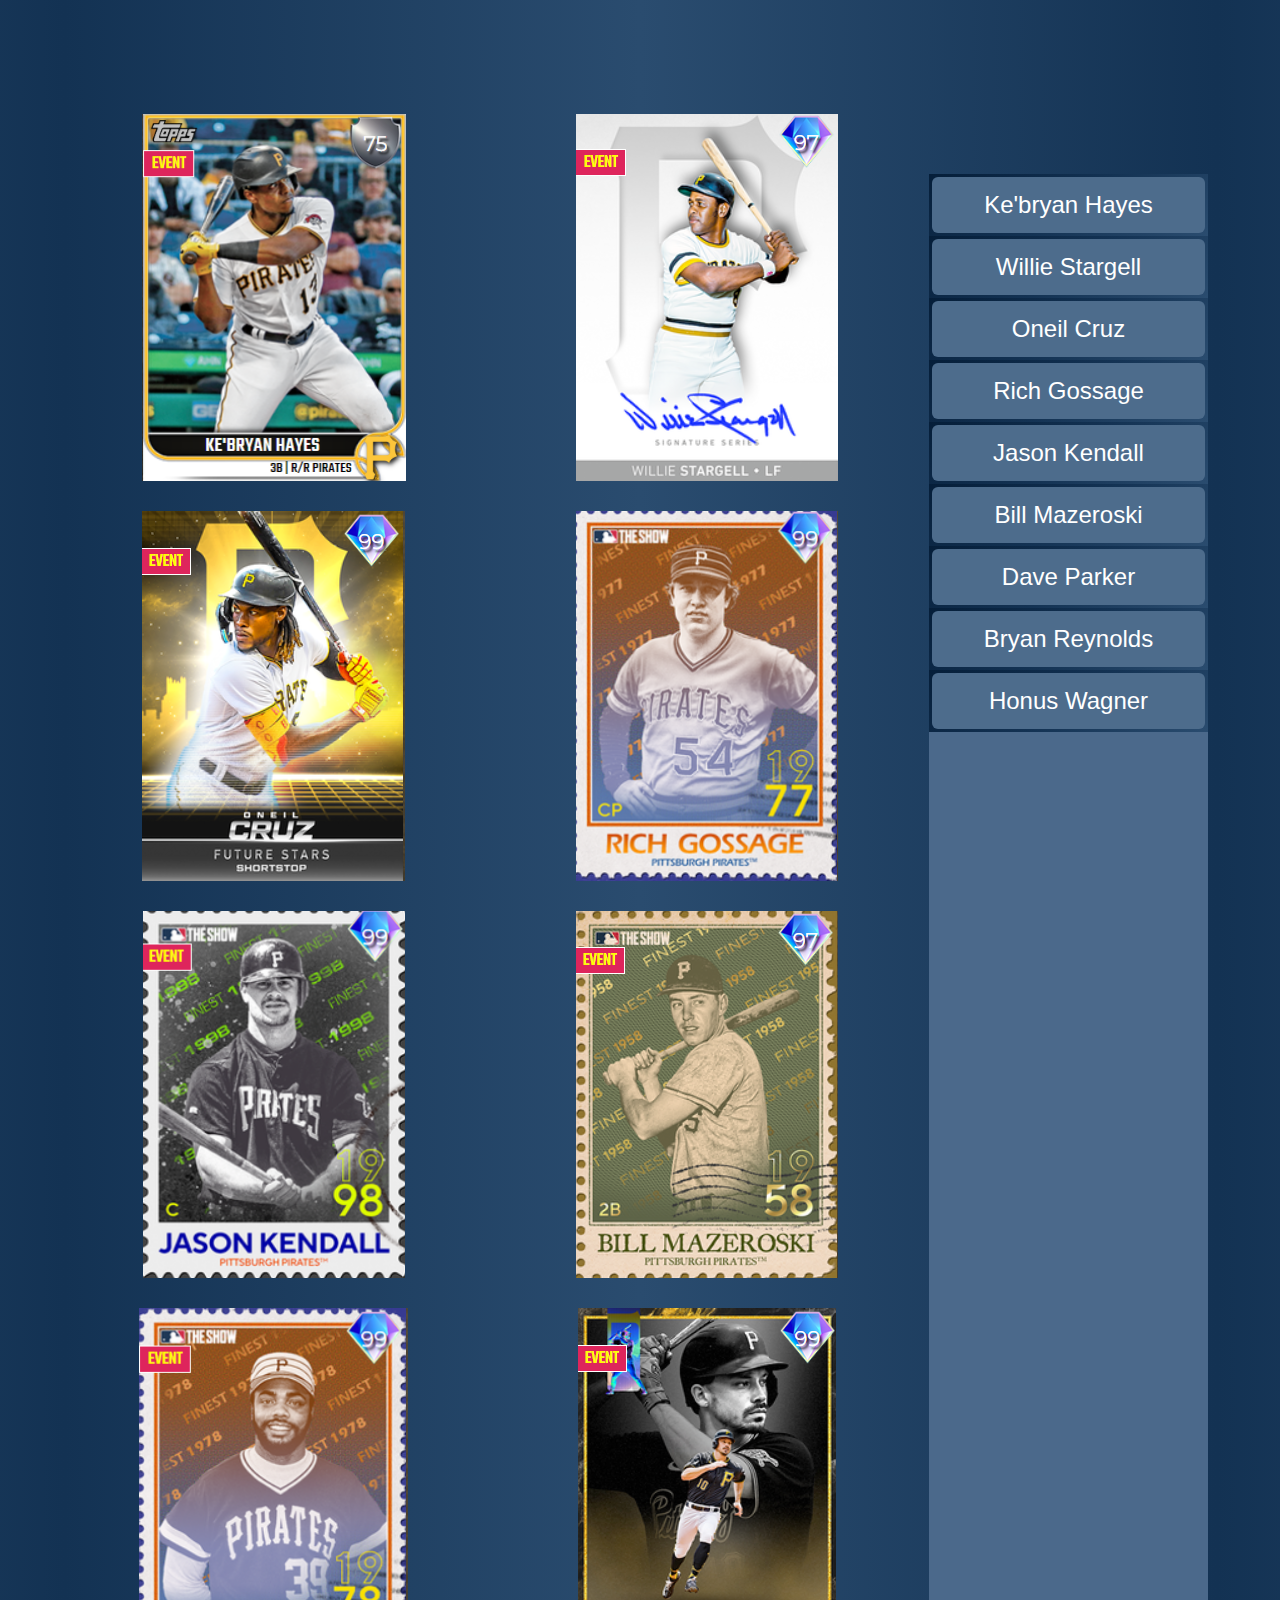
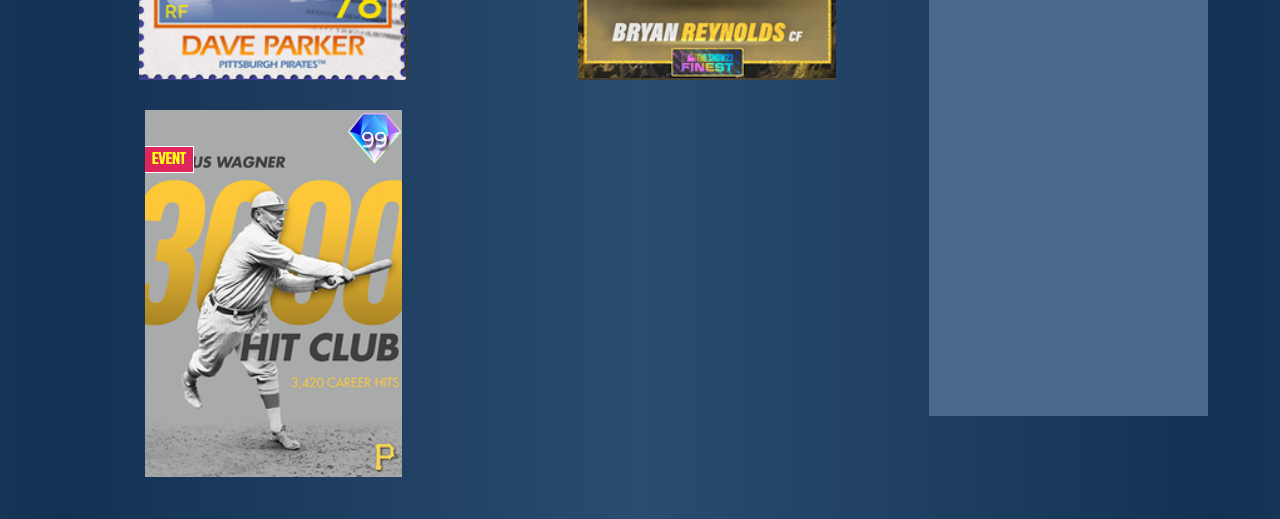
==== index.html @ b8a08d98 "added bkgnd gradient, changed lineup car styling" ====
<html>
<head>
	<meta charset="utf-8">
	<meta name="viewport" content="width=device-width, initial-scale=1">
	<link rel="stylesheet" type="text/css" href="style.css">
	<link rel="preconnect" href="https://fonts.googleapis.com">
	<link rel="preconnect" href="https://fonts.gstatic.com" crossorigin>
	<link href="https://fonts.googleapis.com/css2?family=Source+Sans+Pro&family=Work+Sans:wght@300&display=swap" rel="stylesheet">
	<title>MLB Lineup Clone</title>
</head>
<body>
	<div class="container">
		<div class="field">
			<div class="player-cards">
				<img src="images/hayes.png" class="hayes">
				<img src="images/stargell.png" class="stargell">
				<img src="images/cruz.png" class="cruz">
				<img src="images/gossage.png" class="gossage">
				<img src="images/kendall.png" class="kendall">
				<img src="images/mazeroski.png" class="mazeroski">
				<img src="images/parker.png" class="parker">
				<img src="images/reynolds.png" class="reynolds">
				<img src="images/wagner.png" class="wagner">
			</div>
		</div>
		<div class="lineup-bar">
			<div class="lineup-border"></div>
			<div class="player-names">
				<button class="button-64" role="button"><span class="text">Ke'bryan Hayes</span></button>
				<button class="button-64" role="button"><span class="text">Willie Stargell</span></button>
				<button class="button-64" role="button"><span class="text">Oneil Cruz</span></button>
				<button class="button-64" role="button"><span class="text">Rich Gossage</span></button>
				<button class="button-64" role="button"><span class="text">Jason Kendall</span></button>
				<button class="button-64" role="button"><span class="text">Bill Mazeroski</span></button>
				<button class="button-64" role="button"><span class="text">Dave Parker</span></button>
				<button class="button-64" role="button"><span class="text">Bryan Reynolds</span></button>
				<button class="button-64" role="button"><span class="text">Honus Wagner</span></button>
			</div>
			<div class="lineup-border"></div>
		</div>
	</div>
	<script type="text/javascript" src="script.js"></script>
</body>
</html>
---- style.css ----
html {
	height: 100vh;
/*    background-color: #133253; */
    margin: 5%;
    background: linear-gradient(to right, #133253 , #2A4C6F, #133253);
}

body {
    
}

.container {
	display: grid;
    background-color: rgba(19, 50, 83, 0.0);
    height: 100%;
    grid-template-columns: 3fr 1fr;
    gap: 20px;
    width: 100%;
}

.field {
	
}

.player-cards {
/*    background: linear-gradient(to right, #133253 , #2A4C6F, #133253);*/
  	background-color: rgba(19, 50, 83, 0.0);
    display: grid;
    grid-template-columns: repeat(auto-fill, minmax(300px, 1fr));
    justify-items: center;
    gap: 30px;
    padding-top: 5%;
    padding-bottom: 5%;
}

.player-cards > img {
	height: 100%;
}

.player-cards > img:hover {
    -webkit-box-shadow:rgba(0,0,0,0.8) 0px 10px 20px, inset rgba(0,0,0,0.15) 0px -10px 20px;
    -moz-box-shadow:rgba(0,0,0,0.8) 0px 10px 20px, inset rgba(0,0,0,0.15) 0px -10px 20px;
    -o-box-shadow:rgba(0,0,0,0.8) 0px 10px 20px, inset rgba(0,0,0,0.15) 0px -10px 20px;
    box-shadow:rgba(0,0,0,0.8) 0px 10px 20px, inset rgba(0,0,0,0.15) 0px -10px 20px;
    transform: scale(1.1);
    transition: 250ms;
}

.lineup-bar {
    display: grid;
    grid-template-rows: 5% 1fr 5%;
/*    gap: 20px;*/
    width: 100%;
    font-family: 'Source Sans Pro', sans-serif;
    font-family: 'Work Sans', sans-serif;
    font-size: 2rem;
    color: #f2f7fc;
}

.player-names {
    line-height: 2em;
    background-color: rgb(75, 105, 139);
}

.player-names > button {
  width: 100%;
}

.lineup-border {
  background: rgba(0, 0, 0, 0.0);
}


/* lineup buttons */
.button-64 {
  align-items: center;
  background-image: linear-gradient(144deg,#051E39, #133253 50%,#2A4C6F);
  border: 0;
  box-sizing: border-box;
  color: #FFFFFF;
  display: flex;
  font-family: Phantomsans, sans-serif;
  font-size: 2em;
  justify-content: center;
  line-height: 1em;
  max-width: 100%;
  min-width: 1fr;
  padding: 3px;
  text-decoration: none;
  user-select: none;
  -webkit-user-select: none;
  touch-action: manipulation;
  white-space: nowrap;
  cursor: pointer;
}

.button-64:active,
.button-64:hover {
  outline: 0;
  box-shadow: rgba(255, 255, 255, 0.2) 0 15px 30px -5px;
}

.button-64 span {
  background-color: #4D6C8C;
  padding: 16px 24px;
  border-radius: 6px;
  width: 100%;
  height: 100%;
  transition: 300ms;
}

.button-64:hover span {
  background: none;
}

@media (min-width: 768px) {
  .button-64 {
    font-size: 24px;
    min-width: 196px;
  }
}
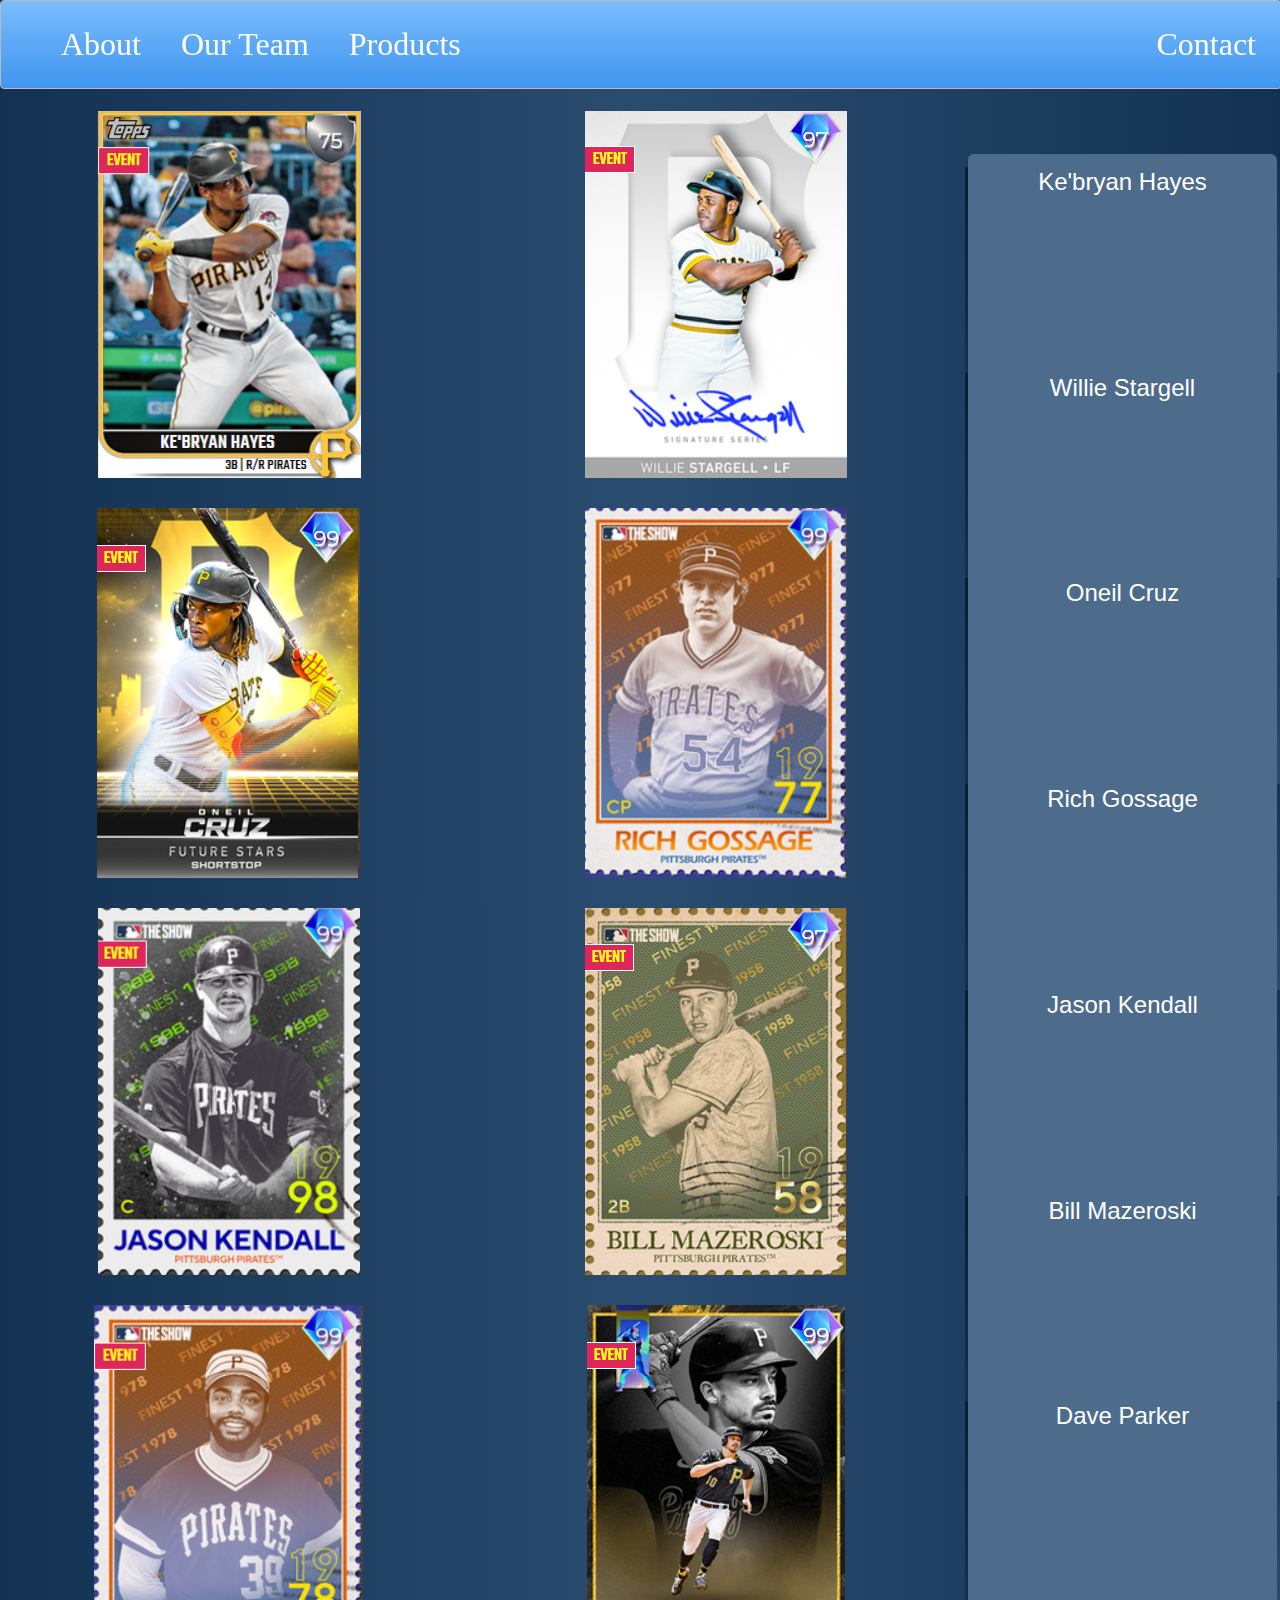
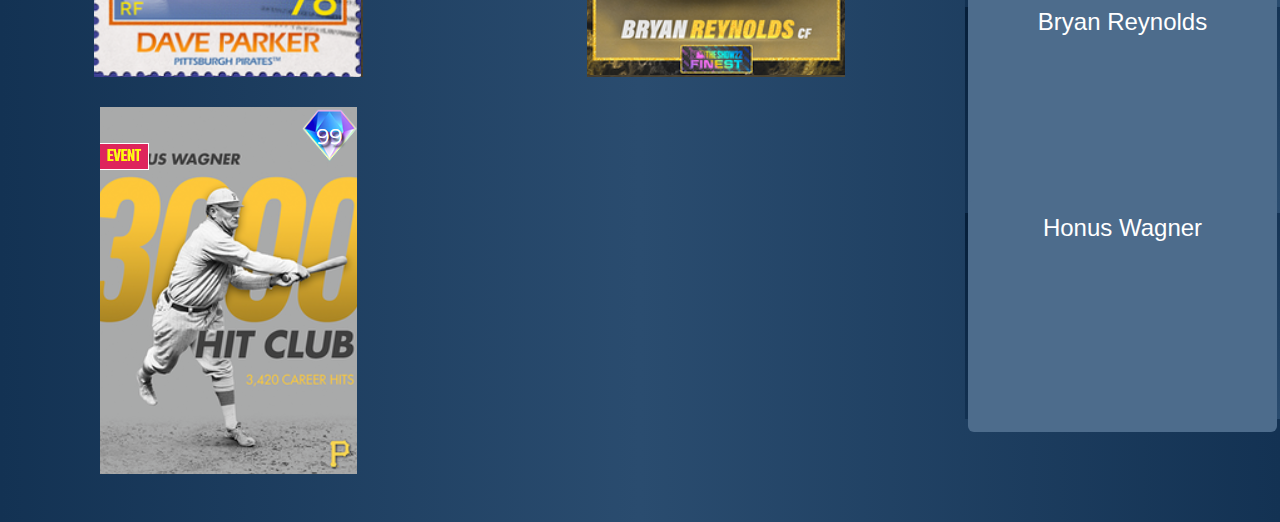
==== commit d6612f3a: "added navbar, readjusted grids" ====
--- a/index.html
+++ b/index.html
@@ -6,39 +6,53 @@
 	<link rel="preconnect" href="https://fonts.googleapis.com">
 	<link rel="preconnect" href="https://fonts.gstatic.com" crossorigin>
 	<link href="https://fonts.googleapis.com/css2?family=Source+Sans+Pro&family=Work+Sans:wght@300&display=swap" rel="stylesheet">
+	<link rel="stylesheet"
+    href="https://cdnjs.cloudflare.com/ajax/libs/animate.css/4.1.1/animate.min.css"/>
 	<title>MLB Lineup Clone</title>
 </head>
 <body>
-	<div class="container">
-		<div class="field">
-			<div class="player-cards">
-				<img src="images/hayes.png" class="hayes">
-				<img src="images/stargell.png" class="stargell">
-				<img src="images/cruz.png" class="cruz">
-				<img src="images/gossage.png" class="gossage">
-				<img src="images/kendall.png" class="kendall">
-				<img src="images/mazeroski.png" class="mazeroski">
-				<img src="images/parker.png" class="parker">
-				<img src="images/reynolds.png" class="reynolds">
-				<img src="images/wagner.png" class="wagner">
+	<div class="screen-container">
+		<nav class="zone blue sticky">
+	      <ul class="navBar">
+	        <li class="navLeft">About</li>
+	        <li class="navLeft">Our Team</li>
+	        <li class="navLeft">Products</li>
+	        <li class="navRight">Contact</li>
+	      </ul>
+	    </nav>
+
+		<div class="container">
+			<div class="field">
+				<div class="player-cards">
+					<img src="images/hayes.png" class="hayes">
+					<img src="images/stargell.png" class="stargell">
+					<img src="images/cruz.png" class="cruz">
+					<img src="images/gossage.png" class="gossage">
+					<img src="images/kendall.png" class="kendall">
+					<img src="images/mazeroski.png" class="mazeroski">
+					<img src="images/parker.png" class="parker">
+					<img src="images/reynolds.png" class="reynolds">
+					<img src="images/wagner.png" class="wagner">
+				</div>
+			</div>
+			<div class="lineup-bar">
+				<div class="lineup-border"></div>
+				<div class="player-names">
+					<button class="button-64" role="button"><span class="text">Ke'bryan Hayes</span></button>
+					<button class="button-64" role="button"><span class="text">Willie Stargell</span></button>
+					<button class="button-64" role="button"><span class="text">Oneil Cruz</span></button>
+					<button class="button-64" role="button"><span class="text">Rich Gossage</span></button>
+					<button class="button-64" role="button"><span class="text">Jason Kendall</span></button>
+					<button class="button-64" role="button"><span class="text">Bill Mazeroski</span></button>
+					<button class="button-64" role="button"><span class="text">Dave Parker</span></button>
+					<button class="button-64" role="button"><span class="text">Bryan Reynolds</span></button>
+					<button class="button-64" role="button"><span class="text">Honus Wagner</span></button>
+				</div>
+				<div class="lineup-border"></div>
 			</div>
 		</div>
-		<div class="lineup-bar">
-			<div class="lineup-border"></div>
-			<div class="player-names">
-				<button class="button-64" role="button"><span class="text">Ke'bryan Hayes</span></button>
-				<button class="button-64" role="button"><span class="text">Willie Stargell</span></button>
-				<button class="button-64" role="button"><span class="text">Oneil Cruz</span></button>
-				<button class="button-64" role="button"><span class="text">Rich Gossage</span></button>
-				<button class="button-64" role="button"><span class="text">Jason Kendall</span></button>
-				<button class="button-64" role="button"><span class="text">Bill Mazeroski</span></button>
-				<button class="button-64" role="button"><span class="text">Dave Parker</span></button>
-				<button class="button-64" role="button"><span class="text">Bryan Reynolds</span></button>
-				<button class="button-64" role="button"><span class="text">Honus Wagner</span></button>
-			</div>
-			<div class="lineup-border"></div>
-		</div>
 	</div>
+	
 	<script type="text/javascript" src="script.js"></script>
 </body>
 </html>
--- a/style.css
+++ b/style.css
@@ -1,21 +1,66 @@
-html {
+html, body{
 	height: 100vh;
-/*    background-color: #133253; */
-    margin: 5%;
-    background: linear-gradient(to right, #133253 , #2A4C6F, #133253);
+  margin: auto 0;
+  background: linear-gradient(to right, #133253 , #2A4C6F, #133253);
+
 }
 
-body {
-    
+.screen-container {
+  display: grid;
+  height: 100vh; /*vh = view height*/
+  grid-template-rows: 50px auto;
 }
 
 .container {
 	display: grid;
-    background-color: rgba(19, 50, 83, 0.0);
-    height: 100%;
-    grid-template-columns: 3fr 1fr;
-    gap: 20px;
+  background-color: rgba(19, 50, 83, 0.0);
+  height: 100%;
+  grid-template-columns: 3fr 1fr;
+  gap: 20px;
+  width: 100%;
+  padding-top: 5%;
+}
+
+/*NAV*/
+.zone {
+    cursor:pointer;
+    color:#FFF;
+    font-size:2em;
+    border-radius:4px;
+    border:1px solid #bbb;
+    transition: all 0.3s linear;
+}
+
+.sticky {
+    position: fixed;
+    top: 0;
     width: 100%;
+}
+
+.blue{
+    background: #7abcff; /* Old browsers */
+    background: -moz-linear-gradient(top, #7abcff 0%, #60abf8 44%, #4096ee 100%); /* FF3.6+ */
+    background: -webkit-gradient(linear, left top, left bottom, color-stop(0%,#7abcff), color-stop(44%,#60abf8), color-stop(100%,#4096ee)); /* Chrome,Safari4+ */
+    background: -webkit-linear-gradient(top, #7abcff 0%,#60abf8 44%,#4096ee 100%); /* Chrome10+,Safari5.1+ */
+    background: -o-linear-gradient(top, #7abcff 0%,#60abf8 44%,#4096ee 100%); /* Opera 11.10+ */
+    background: -ms-linear-gradient(top, #7abcff 0%,#60abf8 44%,#4096ee 100%); /* IE10+ */
+    background: linear-gradient(top, #7abcff 0%,#60abf8 44%,#4096ee 100%); /* W3C */
+}
+
+.navBar {
+    display: flex;
+    list-style: none;   
+    margin: auto 0;
+    align-items: center;
+}
+
+.navLeft {
+    padding: 20px;
+}
+
+.navRight {
+    margin-left: auto;
+    padding: 25px;
 }
 
 .field {
@@ -23,7 +68,6 @@
 }
 
 .player-cards {
-/*    background: linear-gradient(to right, #133253 , #2A4C6F, #133253);*/
   	background-color: rgba(19, 50, 83, 0.0);
     display: grid;
     grid-template-columns: repeat(auto-fill, minmax(300px, 1fr));
@@ -44,12 +88,12 @@
     box-shadow:rgba(0,0,0,0.8) 0px 10px 20px, inset rgba(0,0,0,0.15) 0px -10px 20px;
     transform: scale(1.1);
     transition: 250ms;
+    cursor:pointer;
 }
 
 .lineup-bar {
     display: grid;
     grid-template-rows: 5% 1fr 5%;
-/*    gap: 20px;*/
     width: 100%;
     font-family: 'Source Sans Pro', sans-serif;
     font-family: 'Work Sans', sans-serif;
@@ -58,12 +102,15 @@
 }
 
 .player-names {
+    display: grid;
+    grid-template-rows: auto;
     line-height: 2em;
     background-color: rgb(75, 105, 139);
 }
 
 .player-names > button {
   width: 100%;
+
 }
 
 .lineup-border {
@@ -119,3 +166,5 @@
     min-width: 196px;
   }
 }
+
+
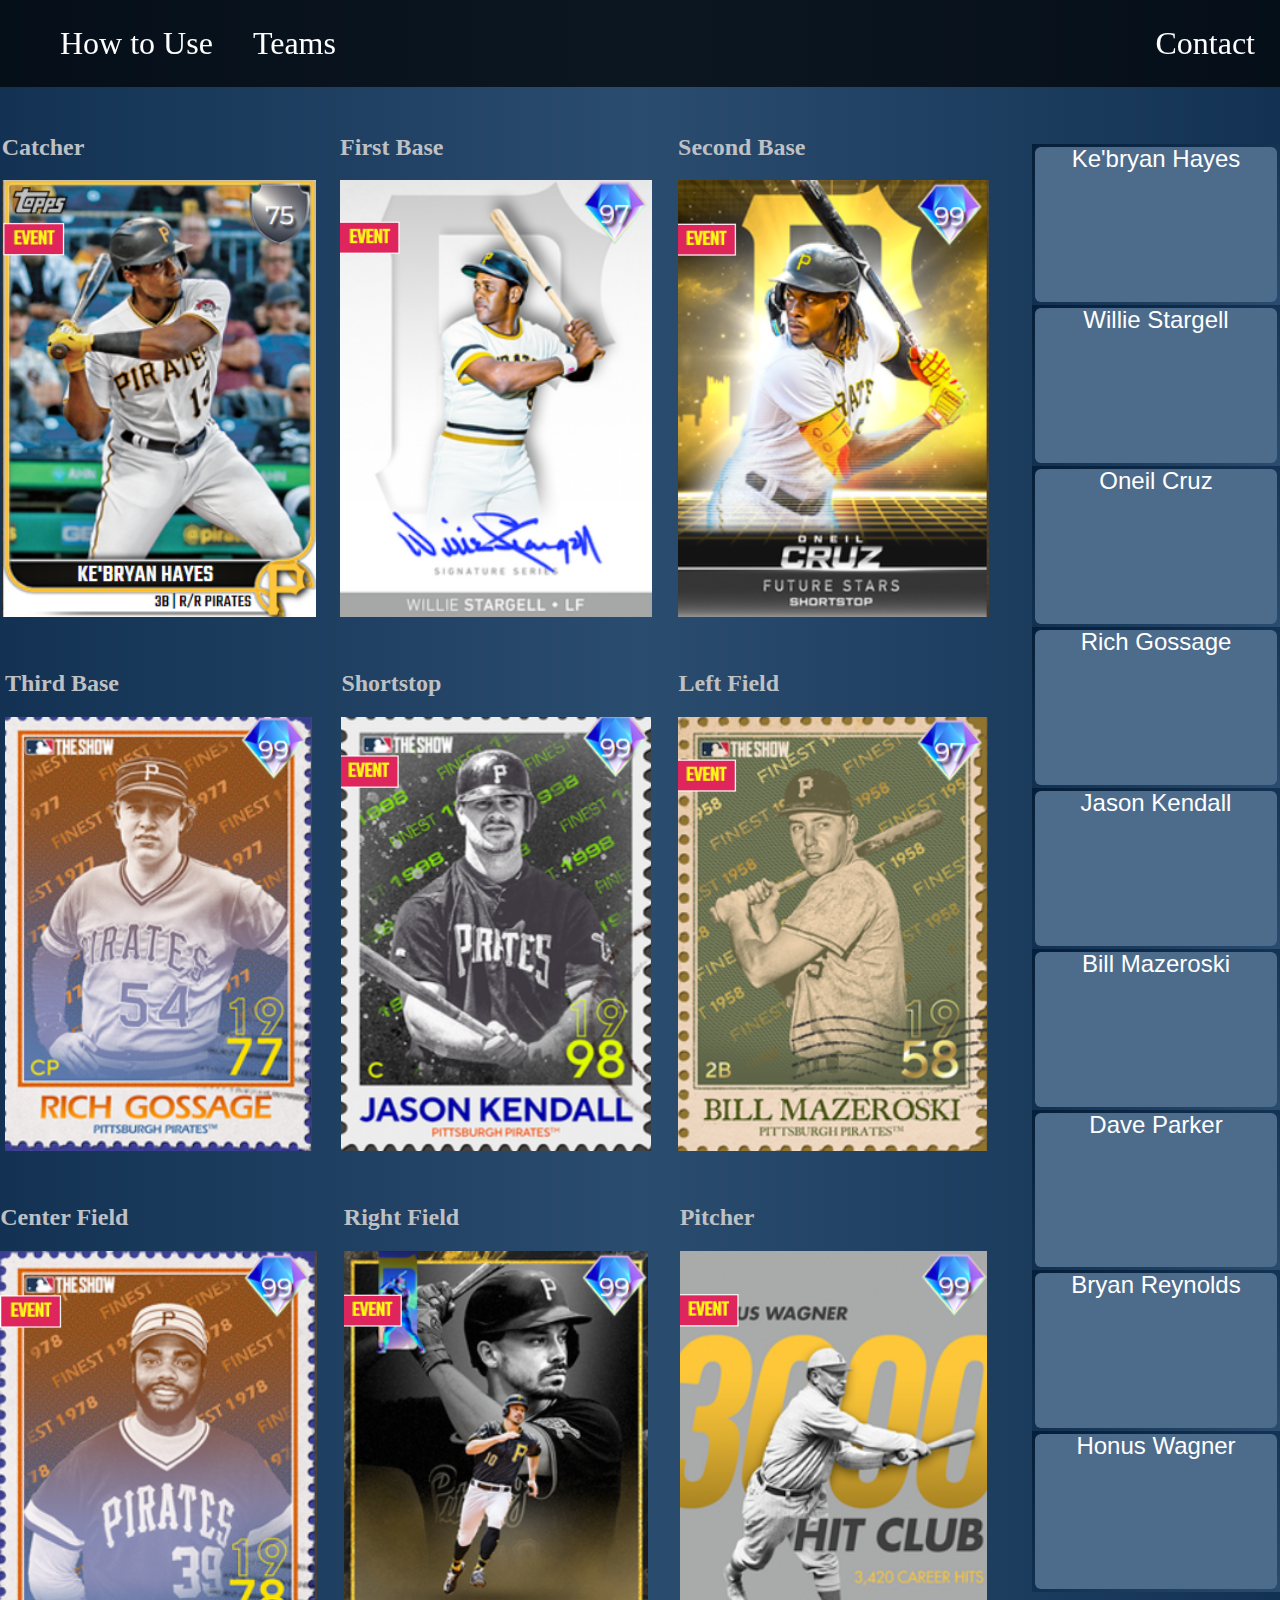
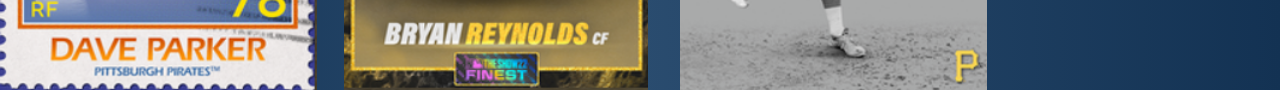
==== commit 38b41940: "added position names, slight style adjust" ====
--- a/index.html
+++ b/index.html
@@ -14,9 +14,8 @@
 	<div class="screen-container">
 		<nav class="zone blue sticky">
 	      <ul class="navBar">
-	        <li class="navLeft">About</li>
-	        <li class="navLeft">Our Team</li>
-	        <li class="navLeft">Products</li>
+	        <li class="navLeft">How to Use</li>
+	        <li class="navLeft">Teams</li> 
 	        <li class="navRight">Contact</li>
 	      </ul>
 	    </nav>
@@ -24,15 +23,42 @@
 		<div class="container">
 			<div class="field">
 				<div class="player-cards">
-					<img src="images/hayes.png" class="hayes">
-					<img src="images/stargell.png" class="stargell">
-					<img src="images/cruz.png" class="cruz">
-					<img src="images/gossage.png" class="gossage">
-					<img src="images/kendall.png" class="kendall">
-					<img src="images/mazeroski.png" class="mazeroski">
-					<img src="images/parker.png" class="parker">
-					<img src="images/reynolds.png" class="reynolds">
-					<img src="images/wagner.png" class="wagner">
+					<div class="position-name">
+						<h2>Catcher</h2>
+						<img src="images/hayes.png" class="hayes">
+					</div>
+					<div class="position-name">
+						<h2>First Base</h2>
+						<img src="images/stargell.png" class="stargell">
+					</div>
+					<div class="position-name">
+						<h2>Second Base</h2>
+						<img src="images/cruz.png" class="cruz">
+					</div>
+					<div class="position-name">
+						<h2>Third Base</h2>
+						<img src="images/gossage.png" class="gossage">
+					</div>
+					<div class="position-name">
+						<h2>Shortstop</h2>
+						<img src="images/kendall.png" class="kendall">
+					</div>
+					<div class="position-name">
+						<h2>Left Field</h2>
+						<img src="images/mazeroski.png" class="mazeroski">
+					</div>
+					<div class="position-name">
+						<h2>Center Field</h2>
+						<img src="images/parker.png" class="parker">
+					</div>
+					<div class="position-name">
+						<h2>Right Field</h2>
+						<img src="images/reynolds.png" class="reynolds">
+					</div>
+					<div class="position-name">
+						<h2>Pitcher</h2>
+						<img src="images/wagner.png" class="wagner">
+					</div>
 				</div>
 			</div>
 			<div class="lineup-bar">
--- a/style.css
+++ b/style.css
@@ -15,8 +15,8 @@
 	display: grid;
   background-color: rgba(19, 50, 83, 0.0);
   height: 100%;
-  grid-template-columns: 3fr 1fr;
-  gap: 20px;
+  grid-template-columns: 4fr minmax(200px, 1fr);
+  gap: 40px;
   width: 100%;
   padding-top: 5%;
 }
@@ -26,9 +26,8 @@
     cursor:pointer;
     color:#FFF;
     font-size:2em;
-    border-radius:4px;
-    border:1px solid #bbb;
     transition: all 0.3s linear;
+    background: rgba(0, 0, 0, 0.7);
 }
 
 .sticky {
@@ -37,15 +36,15 @@
     width: 100%;
 }
 
-.blue{
-    background: #7abcff; /* Old browsers */
-    background: -moz-linear-gradient(top, #7abcff 0%, #60abf8 44%, #4096ee 100%); /* FF3.6+ */
-    background: -webkit-gradient(linear, left top, left bottom, color-stop(0%,#7abcff), color-stop(44%,#60abf8), color-stop(100%,#4096ee)); /* Chrome,Safari4+ */
-    background: -webkit-linear-gradient(top, #7abcff 0%,#60abf8 44%,#4096ee 100%); /* Chrome10+,Safari5.1+ */
-    background: -o-linear-gradient(top, #7abcff 0%,#60abf8 44%,#4096ee 100%); /* Opera 11.10+ */
-    background: -ms-linear-gradient(top, #7abcff 0%,#60abf8 44%,#4096ee 100%); /* IE10+ */
-    background: linear-gradient(top, #7abcff 0%,#60abf8 44%,#4096ee 100%); /* W3C */
-}
+/*.blue{*/
+/*    background: #7abcff; /* Old browsers */
+/*    background: -moz-linear-gradient(top, #7abcff 0%, #60abf8 44%, #4096ee 100%); /* FF3.6+ */
+/*    background: -webkit-gradient(linear, left top, left bottom, color-stop(0%,#7abcff), color-stop(44%,#60abf8), color-stop(100%,#4096ee)); /* Chrome,Safari4+ */
+/*    background: -webkit-linear-gradient(top, #7abcff 0%,#60abf8 44%,#4096ee 100%); /* Chrome10+,Safari5.1+ */
+/*    background: -o-linear-gradient(top, #7abcff 0%,#60abf8 44%,#4096ee 100%); /* Opera 11.10+ */
+/*    background: -ms-linear-gradient(top, #7abcff 0%,#60abf8 44%,#4096ee 100%); /* IE10+ */
+/*    background: linear-gradient(top, #7abcff 0%,#60abf8 44%,#4096ee 100%); /* W3C */
+/*}*/
 
 .navBar {
     display: flex;
@@ -72,23 +71,33 @@
     display: grid;
     grid-template-columns: repeat(auto-fill, minmax(300px, 1fr));
     justify-items: center;
-    gap: 30px;
+    row-gap: 100px;
+    column-gap: 20px;
     padding-top: 5%;
     padding-bottom: 5%;
 }
 
-.player-cards > img {
+.position-name > img {
 	height: 100%;
 }
 
-.player-cards > img:hover {
+.position-name > img:hover {
     -webkit-box-shadow:rgba(0,0,0,0.8) 0px 10px 20px, inset rgba(0,0,0,0.15) 0px -10px 20px;
     -moz-box-shadow:rgba(0,0,0,0.8) 0px 10px 20px, inset rgba(0,0,0,0.15) 0px -10px 20px;
     -o-box-shadow:rgba(0,0,0,0.8) 0px 10px 20px, inset rgba(0,0,0,0.15) 0px -10px 20px;
     box-shadow:rgba(0,0,0,0.8) 0px 10px 20px, inset rgba(0,0,0,0.15) 0px -10px 20px;
-    transform: scale(1.1);
+    transform: scale(1.05);
     transition: 250ms;
     cursor:pointer;
+}
+
+.position-name {
+/*  display: grid;*/
+/*  gap: 5px;*/
+}
+
+.position-name > h2 {
+  color: #BEC0C3;
 }
 
 .lineup-bar {
@@ -106,6 +115,8 @@
     grid-template-rows: auto;
     line-height: 2em;
     background-color: rgb(75, 105, 139);
+    text-align: center;
+    text-justify: center;
 }
 
 .player-names > button {
@@ -149,7 +160,6 @@
 
 .button-64 span {
   background-color: #4D6C8C;
-  padding: 16px 24px;
   border-radius: 6px;
   width: 100%;
   height: 100%;
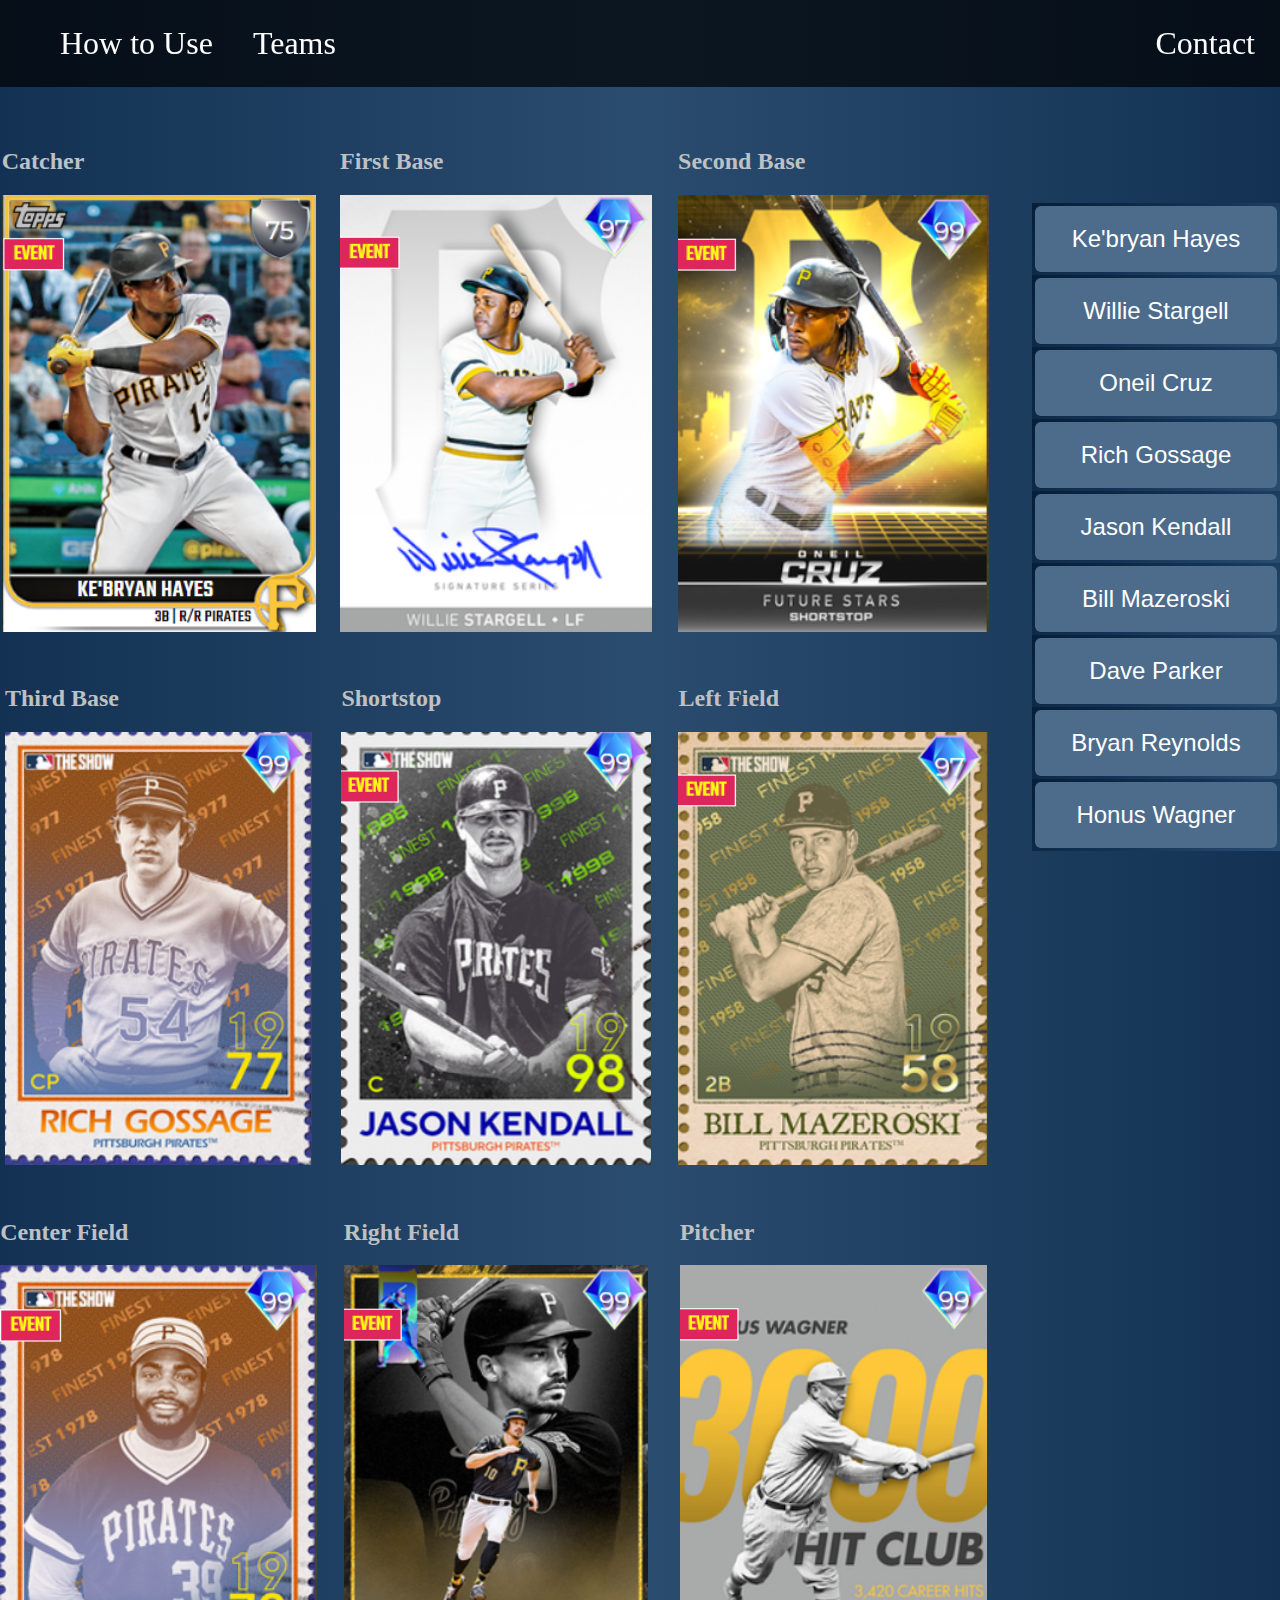
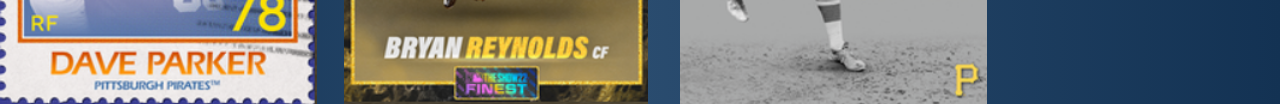
==== commit 8c637af7: "responsive lineup bar/player card layout for desktop" ====
--- a/index.html
+++ b/index.html
@@ -12,7 +12,7 @@
 </head>
 <body>
 	<div class="screen-container">
-		<nav class="zone blue sticky">
+		<nav class="zone sticky">
 	      <ul class="navBar">
 	        <li class="navLeft">How to Use</li>
 	        <li class="navLeft">Teams</li> 
--- a/style.css
+++ b/style.css
@@ -1,8 +1,7 @@
 html, body{
-	height: 100vh;
-  margin: auto 0;
-  background: linear-gradient(to right, #133253 , #2A4C6F, #133253);
-
+    height: 100vh;
+    margin: auto 0;
+    background: linear-gradient(to right, #133253 , #2A4C6F, #133253);
 }
 
 .screen-container {
@@ -12,13 +11,83 @@
 }
 
 .container {
-	display: grid;
+  display: grid;
   background-color: rgba(19, 50, 83, 0.0);
   height: 100%;
-  grid-template-columns: 4fr minmax(200px, 1fr);
   gap: 40px;
   width: 100%;
   padding-top: 5%;
+}
+
+.player-cards {
+    background-color: rgba(19, 50, 83, 0.0);
+    display: grid;
+    grid-template-columns: repeat(auto-fill, minmax(300px, 1fr));
+    justify-items: center;
+    row-gap: 100px;
+    column-gap: 20px;
+}
+
+.position-name > img {
+    height: 100%;
+}
+
+.position-name > img:hover {
+    -webkit-box-shadow:rgba(0,0,0,0.8) 0px 10px 20px, inset rgba(0,0,0,0.15) 0px -10px 20px;
+    -moz-box-shadow:rgba(0,0,0,0.8) 0px 10px 20px, inset rgba(0,0,0,0.15) 0px -10px 20px;
+    -o-box-shadow:rgba(0,0,0,0.8) 0px 10px 20px, inset rgba(0,0,0,0.15) 0px -10px 20px;
+    box-shadow:rgba(0,0,0,0.8) 0px 10px 20px, inset rgba(0,0,0,0.15) 0px -10px 20px;
+    transform: scale(1.05);
+    transition: 250ms;
+    cursor:pointer;
+}
+
+.position-name > h2 {
+  color: #BEC0C3;
+}
+
+.lineup-bar {
+    display: grid;
+    grid-template-rows: 5% 1fr 5%;
+    width: 100%;
+    font-family: 'Source Sans Pro', sans-serif;
+    font-family: 'Work Sans', sans-serif;
+    font-size: 2rem;
+    color: #f2f7fc;
+}
+
+.player-names {
+    background-color: rgba(75, 105, 139, 0.0);
+}
+
+.player-names > button {
+  width: 100%;
+  height: 3em;
+}
+
+.lineup-border {
+  background: rgba(0, 0, 0, 0.0);
+}
+
+/*media queries*/
+@media screen 
+  and (max-width: 1225px)  { 
+    .container {
+        grid-template-rows: 1fr, 2fr;
+        padding-top: 10%;
+    }
+    .lineup-bar {
+        order: -1;
+        grid-template-rows: 2% 1fr 1%;
+    }
+}
+
+@media screen 
+  and (min-width: 1226px)  { 
+    .container {
+        grid-template-columns: 4fr minmax(200px, 1fr);
+        padding-top: 10%;
+    }
 }
 
 /*NAV*/
@@ -35,16 +104,6 @@
     top: 0;
     width: 100%;
 }
-
-/*.blue{*/
-/*    background: #7abcff; /* Old browsers */
-/*    background: -moz-linear-gradient(top, #7abcff 0%, #60abf8 44%, #4096ee 100%); /* FF3.6+ */
-/*    background: -webkit-gradient(linear, left top, left bottom, color-stop(0%,#7abcff), color-stop(44%,#60abf8), color-stop(100%,#4096ee)); /* Chrome,Safari4+ */
-/*    background: -webkit-linear-gradient(top, #7abcff 0%,#60abf8 44%,#4096ee 100%); /* Chrome10+,Safari5.1+ */
-/*    background: -o-linear-gradient(top, #7abcff 0%,#60abf8 44%,#4096ee 100%); /* Opera 11.10+ */
-/*    background: -ms-linear-gradient(top, #7abcff 0%,#60abf8 44%,#4096ee 100%); /* IE10+ */
-/*    background: linear-gradient(top, #7abcff 0%,#60abf8 44%,#4096ee 100%); /* W3C */
-/*}*/
 
 .navBar {
     display: flex;
@@ -66,67 +125,7 @@
 	
 }
 
-.player-cards {
-  	background-color: rgba(19, 50, 83, 0.0);
-    display: grid;
-    grid-template-columns: repeat(auto-fill, minmax(300px, 1fr));
-    justify-items: center;
-    row-gap: 100px;
-    column-gap: 20px;
-    padding-top: 5%;
-    padding-bottom: 5%;
-}
 
-.position-name > img {
-	height: 100%;
-}
-
-.position-name > img:hover {
-    -webkit-box-shadow:rgba(0,0,0,0.8) 0px 10px 20px, inset rgba(0,0,0,0.15) 0px -10px 20px;
-    -moz-box-shadow:rgba(0,0,0,0.8) 0px 10px 20px, inset rgba(0,0,0,0.15) 0px -10px 20px;
-    -o-box-shadow:rgba(0,0,0,0.8) 0px 10px 20px, inset rgba(0,0,0,0.15) 0px -10px 20px;
-    box-shadow:rgba(0,0,0,0.8) 0px 10px 20px, inset rgba(0,0,0,0.15) 0px -10px 20px;
-    transform: scale(1.05);
-    transition: 250ms;
-    cursor:pointer;
-}
-
-.position-name {
-/*  display: grid;*/
-/*  gap: 5px;*/
-}
-
-.position-name > h2 {
-  color: #BEC0C3;
-}
-
-.lineup-bar {
-    display: grid;
-    grid-template-rows: 5% 1fr 5%;
-    width: 100%;
-    font-family: 'Source Sans Pro', sans-serif;
-    font-family: 'Work Sans', sans-serif;
-    font-size: 2rem;
-    color: #f2f7fc;
-}
-
-.player-names {
-    display: grid;
-    grid-template-rows: auto;
-    line-height: 2em;
-    background-color: rgb(75, 105, 139);
-    text-align: center;
-    text-justify: center;
-}
-
-.player-names > button {
-  width: 100%;
-
-}
-
-.lineup-border {
-  background: rgba(0, 0, 0, 0.0);
-}
 
 
 /* lineup buttons */
@@ -164,6 +163,9 @@
   width: 100%;
   height: 100%;
   transition: 300ms;
+  display: flex;          
+  align-items: center; 
+  justify-content: center;
 }
 
 .button-64:hover span {
@@ -174,7 +176,7 @@
   .button-64 {
     font-size: 24px;
     min-width: 196px;
+    text-justify: center;
+    text-align: center;
   }
 }
-
-
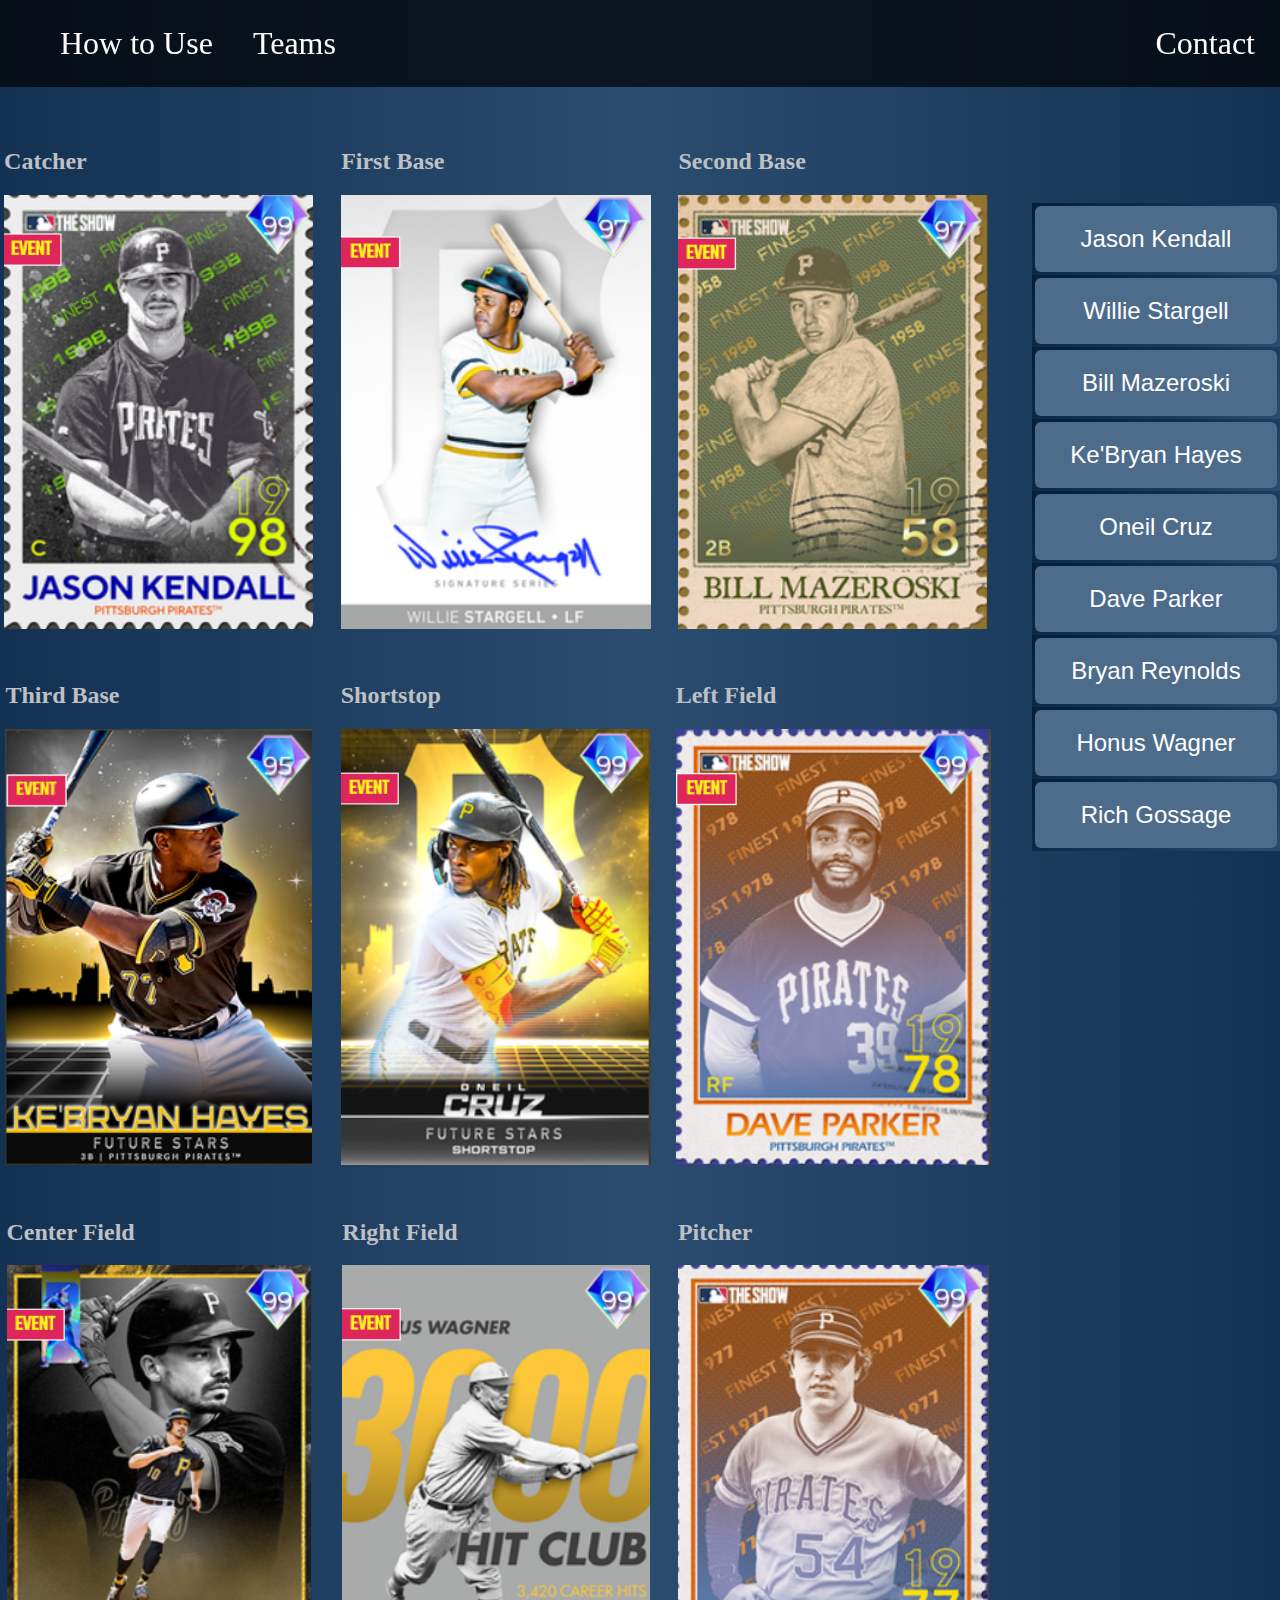
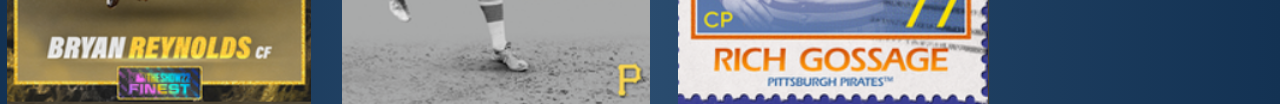
==== commit 5da29093: "images now swap with text from lineup" ====
--- a/index.html
+++ b/index.html
@@ -25,39 +25,39 @@
 				<div class="player-cards">
 					<div class="position-name">
 						<h2>Catcher</h2>
-						<img src="images/hayes.png" class="hayes">
+						<img src="images/hayes.png" class="player-image">
 					</div>
 					<div class="position-name">
 						<h2>First Base</h2>
-						<img src="images/stargell.png" class="stargell">
+						<img src="images/stargell.png" class="player-image">
 					</div>
 					<div class="position-name">
 						<h2>Second Base</h2>
-						<img src="images/cruz.png" class="cruz">
+						<img src="images/cruz.png" class="player-image">
 					</div>
 					<div class="position-name">
 						<h2>Third Base</h2>
-						<img src="images/gossage.png" class="gossage">
+						<img src="images/gossage.png" class="player-image">
 					</div>
 					<div class="position-name">
 						<h2>Shortstop</h2>
-						<img src="images/kendall.png" class="kendall">
+						<img src="images/kendall.png" class="player-image">
 					</div>
 					<div class="position-name">
 						<h2>Left Field</h2>
-						<img src="images/mazeroski.png" class="mazeroski">
+						<img src="images/mazeroski.png" class="player-image">
 					</div>
 					<div class="position-name">
 						<h2>Center Field</h2>
-						<img src="images/parker.png" class="parker">
+						<img src="images/parker.png" class="player-image">
 					</div>
 					<div class="position-name">
 						<h2>Right Field</h2>
-						<img src="images/reynolds.png" class="reynolds">
+						<img src="images/reynolds.png" class="player-image">
 					</div>
 					<div class="position-name">
 						<h2>Pitcher</h2>
-						<img src="images/wagner.png" class="wagner">
+						<img src="images/wagner.png" class="player-image">
 					</div>
 				</div>
 			</div>
--- a/style.css
+++ b/style.css
@@ -121,12 +121,6 @@
     padding: 25px;
 }
 
-.field {
-	
-}
-
-
-
 
 /* lineup buttons */
 .button-64 {
@@ -172,6 +166,11 @@
   background: none;
 }
 
+.clicked {
+    border: 3px solid white;
+    border-radius: 6px;
+}
+
 @media (min-width: 768px) {
   .button-64 {
     font-size: 24px;
@@ -180,3 +179,5 @@
     text-align: center;
   }
 }
+
+
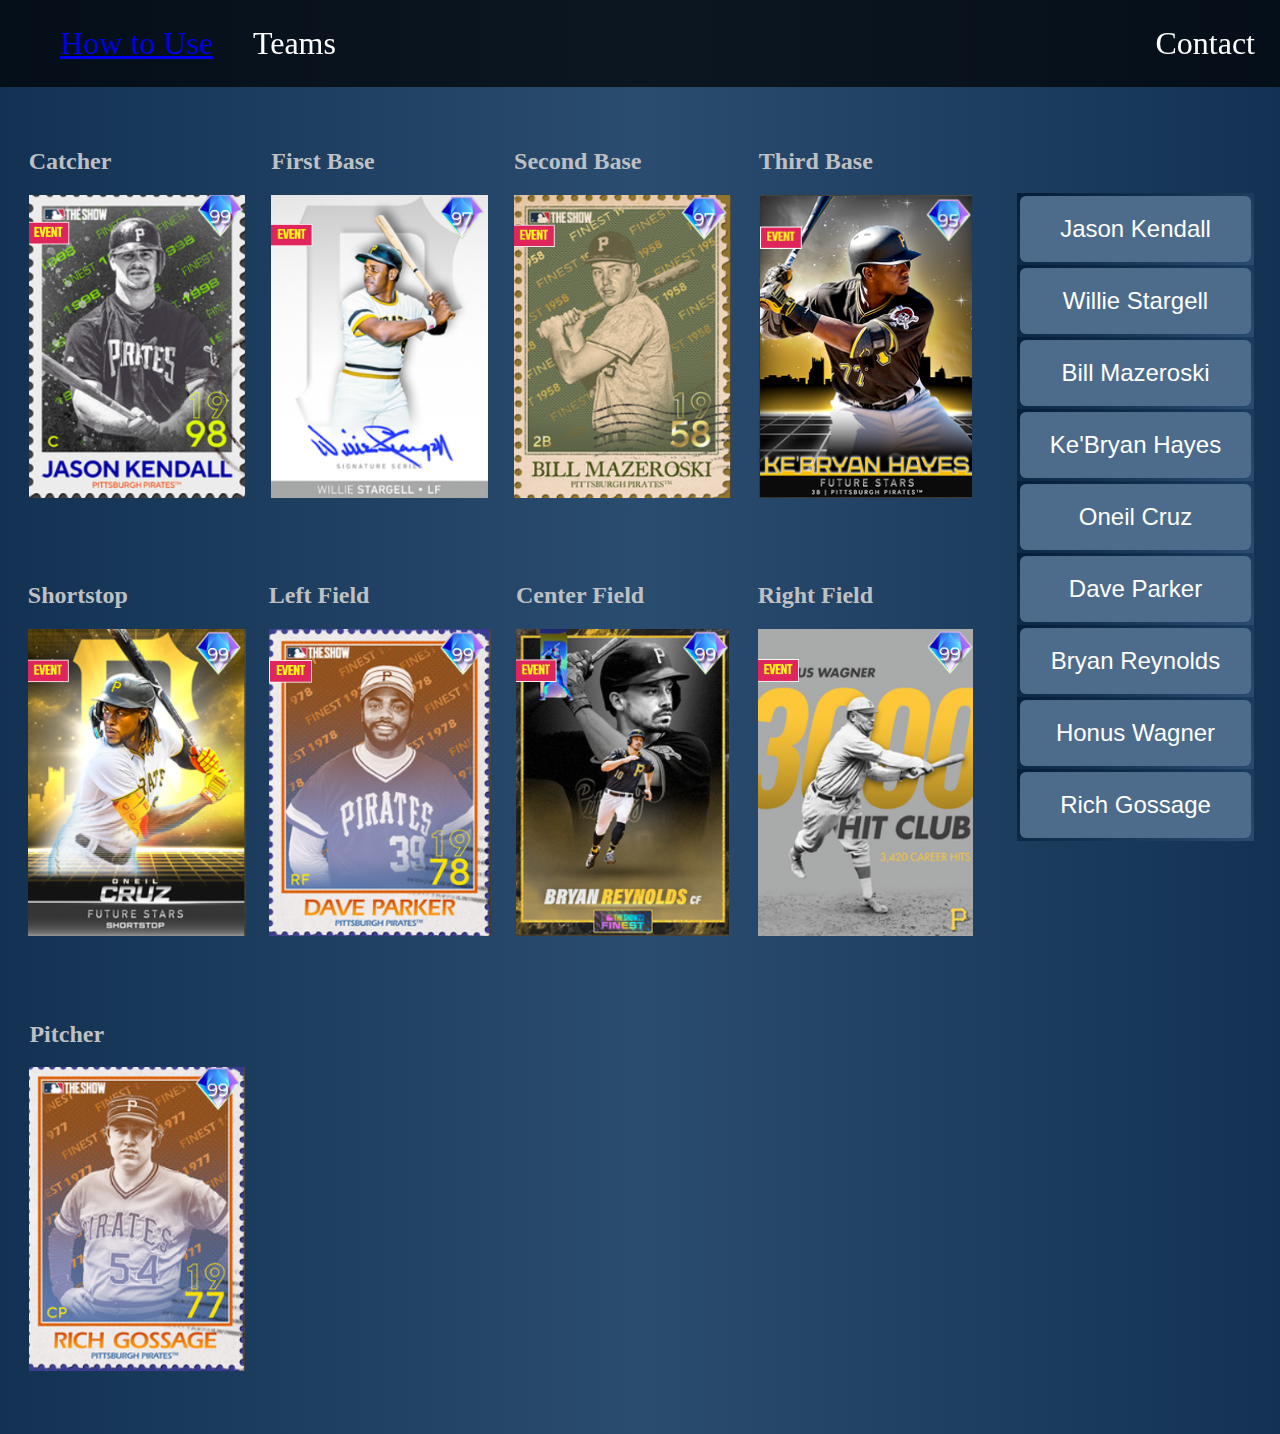
==== commit 10ab2dd5: "added how to page" ====
--- a/index.html
+++ b/index.html
@@ -14,7 +14,7 @@
 	<div class="screen-container">
 		<nav class="zone sticky">
 	      <ul class="navBar">
-	        <li class="navLeft">How to Use</li>
+	        <li class="navLeft"><a href="howTo.html">How to Use</a></li>
 	        <li class="navLeft">Teams</li> 
 	        <li class="navRight">Contact</li>
 	      </ul>
--- a/style.css
+++ b/style.css
@@ -15,21 +15,22 @@
   background-color: rgba(19, 50, 83, 0.0);
   height: 100%;
   gap: 40px;
-  width: 100%;
+  width: auto;
   padding-top: 5%;
+  padding-left: 2%;
+  padding-right: 2%;
 }
 
 .player-cards {
     background-color: rgba(19, 50, 83, 0.0);
     display: grid;
-    grid-template-columns: repeat(auto-fill, minmax(300px, 1fr));
+    grid-template-columns: repeat(auto-fit, minmax(200px, 1fr));
     justify-items: center;
-    row-gap: 100px;
     column-gap: 20px;
 }
 
 .position-name > img {
-    height: 100%;
+    height: 70%;
 }
 
 .position-name > img:hover {
@@ -171,6 +172,12 @@
     border-radius: 6px;
 }
 
+.clicked-shadow {
+    transform: scale(1.05);
+    transition: 250ms;
+    box-shadow: 0px 0px 15px rgba(255, 255, 255, 1.0);
+}
+
 @media (min-width: 768px) {
   .button-64 {
     font-size: 24px;
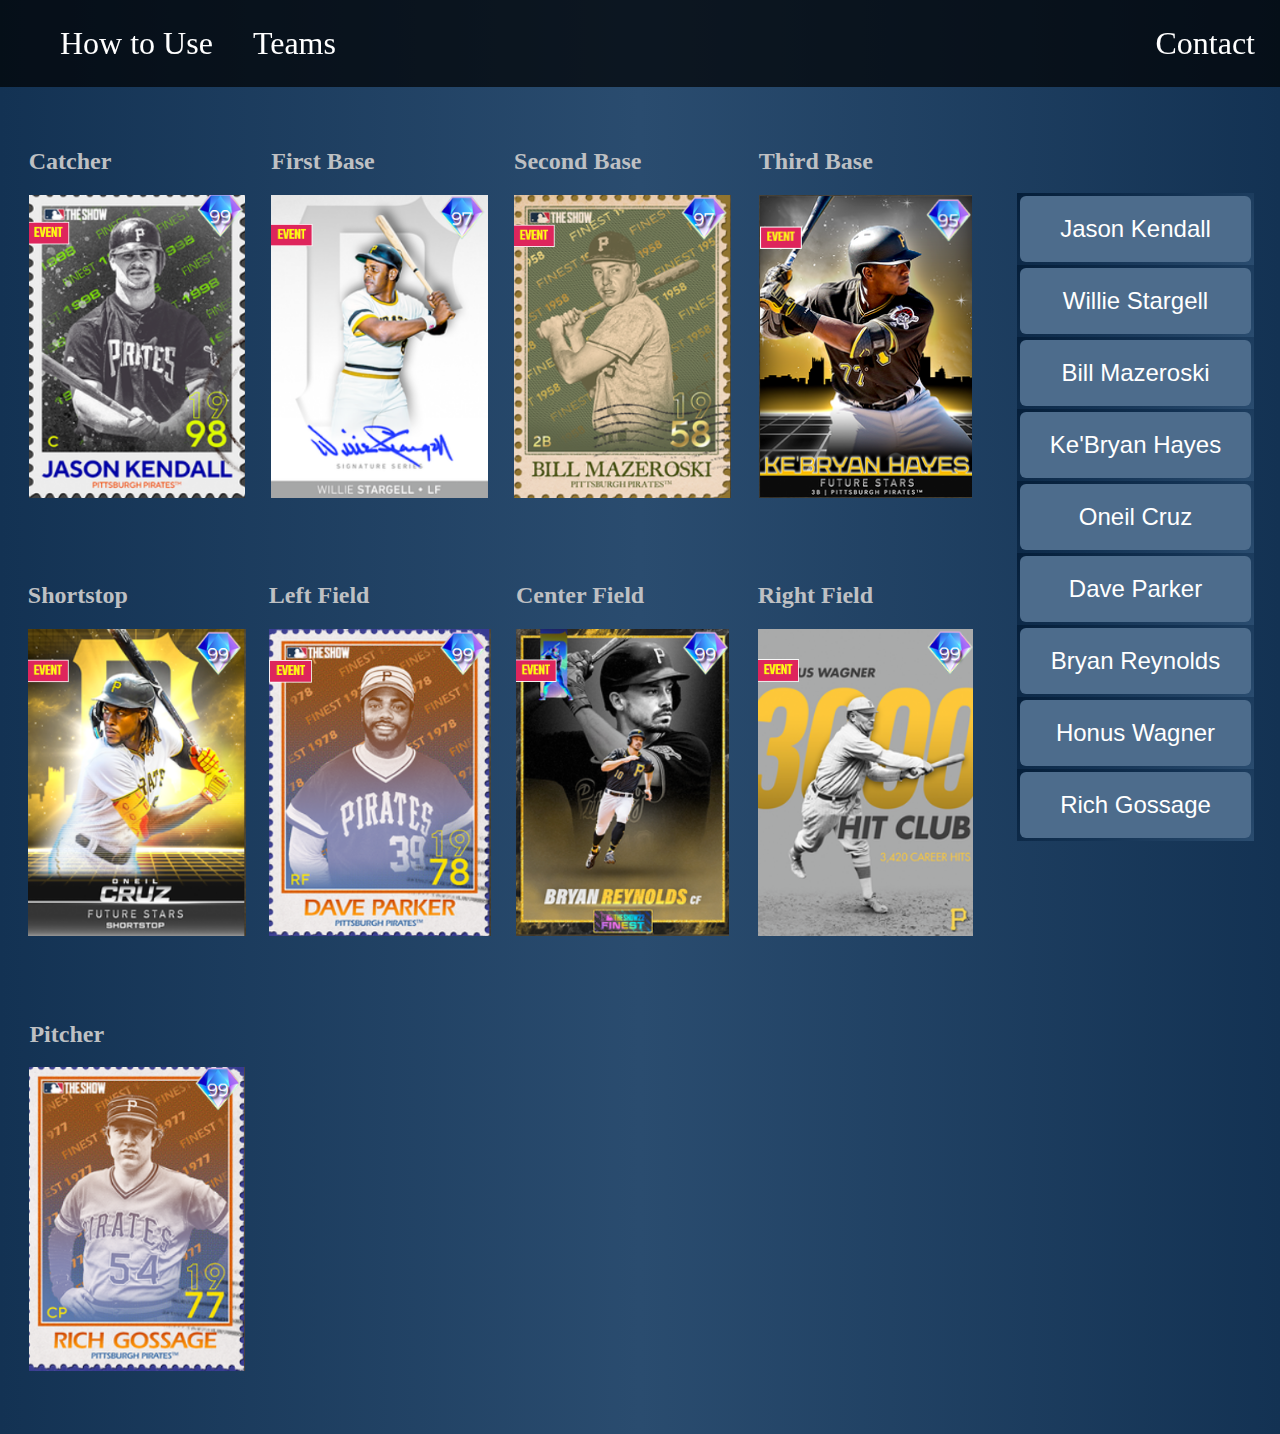
==== commit c5e01b1a: "added color on navbar item hover" ====
--- a/index.html
+++ b/index.html
@@ -15,8 +15,8 @@
 		<nav class="zone sticky">
 	      <ul class="navBar">
 	        <li class="navLeft"><a href="howTo.html">How to Use</a></li>
-	        <li class="navLeft">Teams</li> 
-	        <li class="navRight">Contact</li>
+	        <li class="navLeft"><a href="#">Teams</a></li> 
+	        <li class="navRight"><a href="#">Contact</a></li>
 	      </ul>
 	    </nav>
 
--- a/style.css
+++ b/style.css
@@ -122,6 +122,23 @@
     padding: 25px;
 }
 
+.navBar > li > a {
+    text-decoration: none;
+    color: white;
+}
+
+.navBar > li > a:hover {
+    color: #4D6C8C;
+}
+
+
+.menuLink:link {
+    color: white;
+}
+
+.menuLink:visited {
+    color: white;
+}
 
 /* lineup buttons */
 .button-64 {
